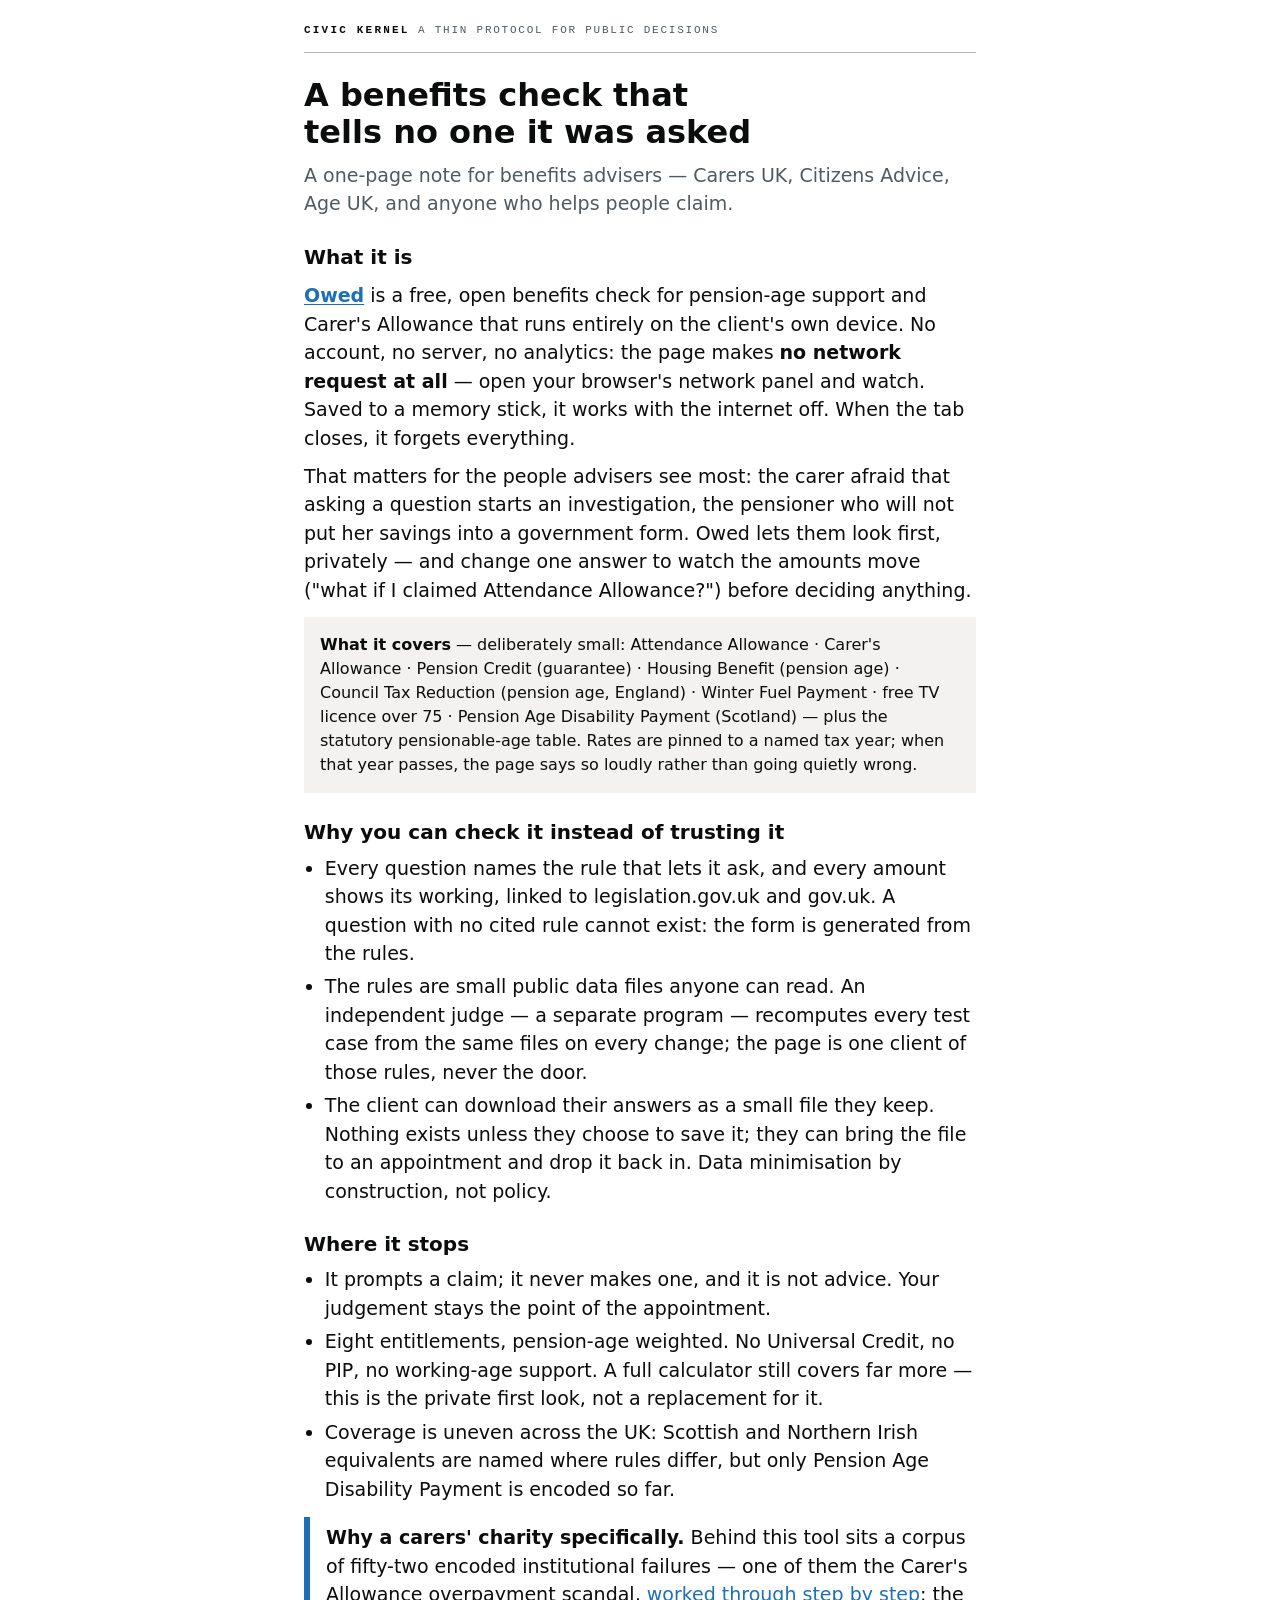
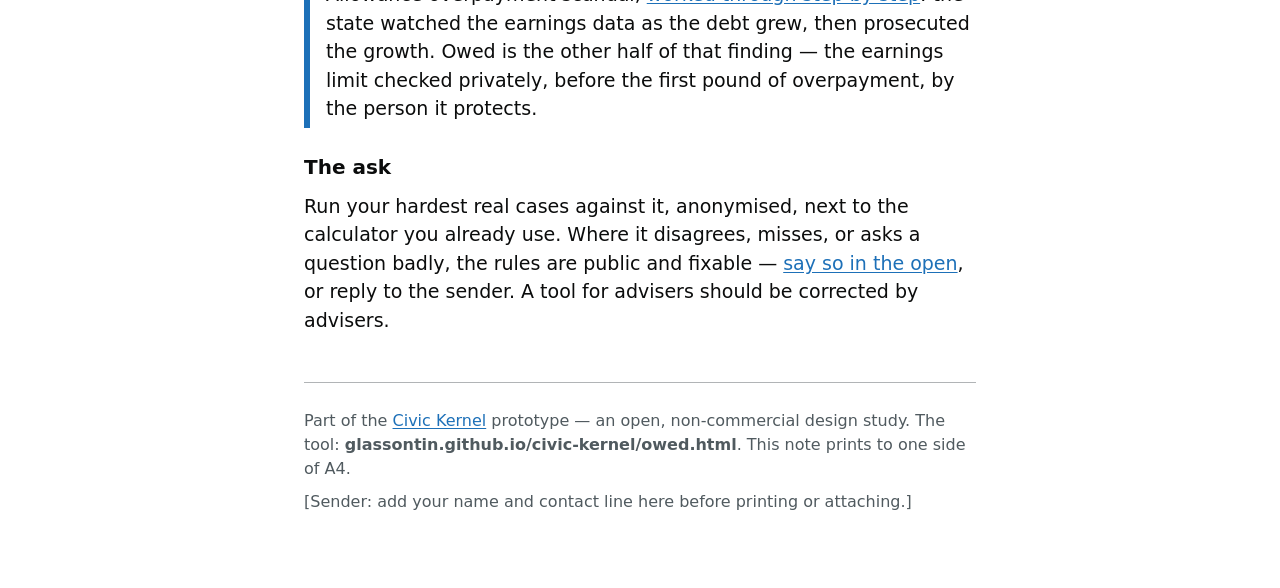
==== adviser-note.html @ 68a2610f "The adviser's note: one printed side for the person who helps others claim - what Owed computes, why" ====
<!DOCTYPE html>
<html lang="en">
<head>
<meta charset="utf-8">
<meta name="viewport" content="width=device-width, initial-scale=1">
<title>A note for advisers — Owed, Civic Kernel</title>
<meta name="description" content="A one-page note for benefits advisers about Owed: a pension-age benefits check that runs entirely on the client's device, cites the rule behind every question, and can be checked rather than trusted.">
<style>
  /* The same gov.uk discipline as owed.html — the tool this note describes —
     plus committee-brief.html's duty: it must print onto a single A4 side. */
  :root {
    color-scheme: light;
    --bg: #ffffff; --fg: #0b0c0c; --muted: #505a5f; --line: #b1b4b6;
    --ok: #00703c; --bad: #d4351c; --warn: #996c00;
    --panel: #f3f2f1; --accent: #1d70b8; --focus: #ffdd00; --focus-fg: #0b0c0c;
  }
  * { box-sizing: border-box; }
  body {
    margin: 0 auto; padding: 1.2rem 1rem 4rem; max-width: 44rem;
    background: var(--bg); color: var(--fg);
    font: 1.1875rem/1.5 system-ui, -apple-system, "Segoe UI", Roboto, sans-serif;
  }
  @media (max-width: 40rem) { body { font-size: 1rem; } }
  .home { display:block; margin:0 0 1.5rem; padding:.2rem 0 .85rem;
    border-bottom:1px solid var(--line);
    font-family:ui-monospace,'Cascadia Code',Menlo,Consolas,monospace;
    font-size:.6875rem; letter-spacing:.16em; text-transform:uppercase;
    text-decoration:none; color:var(--muted); }
  .home b { color:var(--fg); font-weight:700; letter-spacing:.2em; }
  .home:hover b { text-decoration:underline; text-underline-offset:.14em; }
  .home:focus { background:var(--focus); color:var(--focus-fg); outline:3px solid var(--focus); box-shadow:0 3px 0 var(--focus-fg); text-decoration:none; }
  h1 { font-size: 2rem; line-height: 1.15; margin: .6rem 0 .4rem; text-wrap: balance; }
  h2 { font-size: 1.25rem; margin: 1.5rem 0 .4rem; }
  p  { margin: .6rem 0; }
  .sub { color: var(--muted); }
  a { color: var(--accent); text-decoration: underline; text-underline-offset: .12em; }
  a:focus { background: var(--focus); color: var(--focus-fg);
    outline: 3px solid var(--focus); outline-offset: 0;
    box-shadow: 0 3px 0 var(--focus-fg); text-decoration: none; }
  ul.plain { margin: .4rem 0; padding-left: 1.3rem; }
  ul.plain li { margin: .3rem 0; }
  .covers { background: var(--panel); padding: .8rem 1rem; margin: .8rem 0; font-size: 1rem; }
  .covers p { margin: .2rem 0; }
  .case { margin: .9rem 0; padding: .1rem 0 .1rem 1rem; border-left: .4rem solid var(--accent); }
  .case p { margin: .25rem 0; }
  footer { margin-top: 3rem; color: var(--muted); font-size: 1rem;
    border-top: 1px solid var(--line); padding-top: 1rem; }
  .skip { position: absolute; left: -9999px; }
  .skip:focus { position: static; display: inline-block; padding: .2rem .5rem; }

  @media print {
    @page { size: A4; margin: 11mm 13mm; }
    body { font-size: 10pt; line-height: 1.32; padding: 0; max-width: none; }
    .home, .skip, .noprint { display: none; }
    h1 { font-size: 15pt; margin: 0 0 .1rem; }
    .sub { margin: 0 0 .3rem; }
    h2 { font-size: 10.5pt; margin: .55rem 0 .2rem; }
    p { margin: .25rem 0; }
    ul.plain li { margin: .15rem 0; }
    a { color: var(--fg); text-decoration: none; }
    .covers { padding: .35rem .6rem; margin: .4rem 0; font-size: inherit; }
    .case { margin: .5rem 0; padding-left: .7rem; border-left-width: .28rem; }
    footer { margin-top: .6rem; padding-top: .4rem; font-size: 8.5pt; }
  }
</style>
</head>
<body>
<a class="skip" href="#main">Skip to main content</a>
<a class="home" href="index.html"><b>Civic&nbsp;Kernel</b> <span>a thin protocol for public decisions</span></a>
<main id="main">

<h1>A benefits check that tells no one it was asked</h1>
<p class="sub">A one-page note for benefits advisers — Carers UK, Citizens Advice, Age UK, and anyone who helps people claim.</p>

<h2>What it is</h2>
<p><a href="owed.html"><strong>Owed</strong></a> is a free, open benefits check for pension-age support and Carer's Allowance that runs entirely on the client's own device. No account, no server, no analytics: the page makes <strong>no network request at all</strong> — open your browser's network panel and watch. Saved to a memory stick, it works with the internet off. When the tab closes, it forgets everything.</p>
<p>That matters for the people advisers see most: the carer afraid that asking a question starts an investigation, the pensioner who will not put her savings into a government form. Owed lets them look first, privately — and change one answer to watch the amounts move ("what if I claimed Attendance Allowance?") before deciding anything.</p>

<div class="covers">
<p><strong>What it covers</strong> — deliberately small: Attendance Allowance · Carer's Allowance · Pension Credit (guarantee) · Housing Benefit (pension age) · Council Tax Reduction (pension age, England) · Winter Fuel Payment · free TV licence over&nbsp;75 · Pension Age Disability Payment (Scotland) — plus the statutory pensionable-age table. Rates are pinned to a named tax year; when that year passes, the page says so loudly rather than going quietly wrong.</p>
</div>

<h2>Why you can check it instead of trusting it</h2>
<ul class="plain">
  <li>Every question names the rule that lets it ask, and every amount shows its working, linked to legislation.gov.uk and gov.uk. A question with no cited rule cannot exist: the form is generated from the rules.</li>
  <li>The rules are small public data files anyone can read. An independent judge — a separate program — recomputes every test case from the same files on every change; the page is one client of those rules, never the door.</li>
  <li>The client can download their answers as a small file they keep. Nothing exists unless they choose to save it; they can bring the file to an appointment and drop it back in. Data minimisation by construction, not policy.</li>
</ul>

<h2>Where it stops</h2>
<ul class="plain">
  <li>It prompts a claim; it never makes one, and it is not advice. Your judgement stays the point of the appointment.</li>
  <li>Eight entitlements, pension-age weighted. No Universal Credit, no PIP, no working-age support. A full calculator still covers far more — this is the private first look, not a replacement for it.</li>
  <li>Coverage is uneven across the UK: Scottish and Northern Irish equivalents are named where rules differ, but only Pension Age Disability Payment is encoded so far.</li>
</ul>

<div class="case">
  <p><strong>Why a carers' charity specifically.</strong> Behind this tool sits a corpus of fifty-two encoded institutional failures — one of them the Carer's Allowance overpayment scandal, <a href="scenarios.html#carers-allowance-overpayment">worked through step by step</a>: the state watched the earnings data as the debt grew, then prosecuted the growth. Owed is the other half of that finding — the earnings limit checked privately, before the first pound of overpayment, by the person it protects.</p>
</div>

<h2>The ask</h2>
<p>Run your hardest real cases against it, anonymised, next to the calculator you already use. Where it disagrees, misses, or asks a question badly, the rules are public and fixable — <a href="https://github.com/GlassOnTin/civic-kernel/issues">say so in the open</a>, or reply to the sender. A tool for advisers should be corrected by advisers.</p>

<footer>
  <p>Part of the <a href="https://github.com/GlassOnTin/civic-kernel">Civic Kernel</a> prototype — an open, non-commercial design study. The tool: <strong style="white-space:nowrap">glassontin.github.io/civic-kernel/owed.html</strong>. This note prints to one side of A4.</p>
  <p>[Sender: add your name and contact line here before printing or attaching.]</p>
</footer>

</main>
</body>
</html>
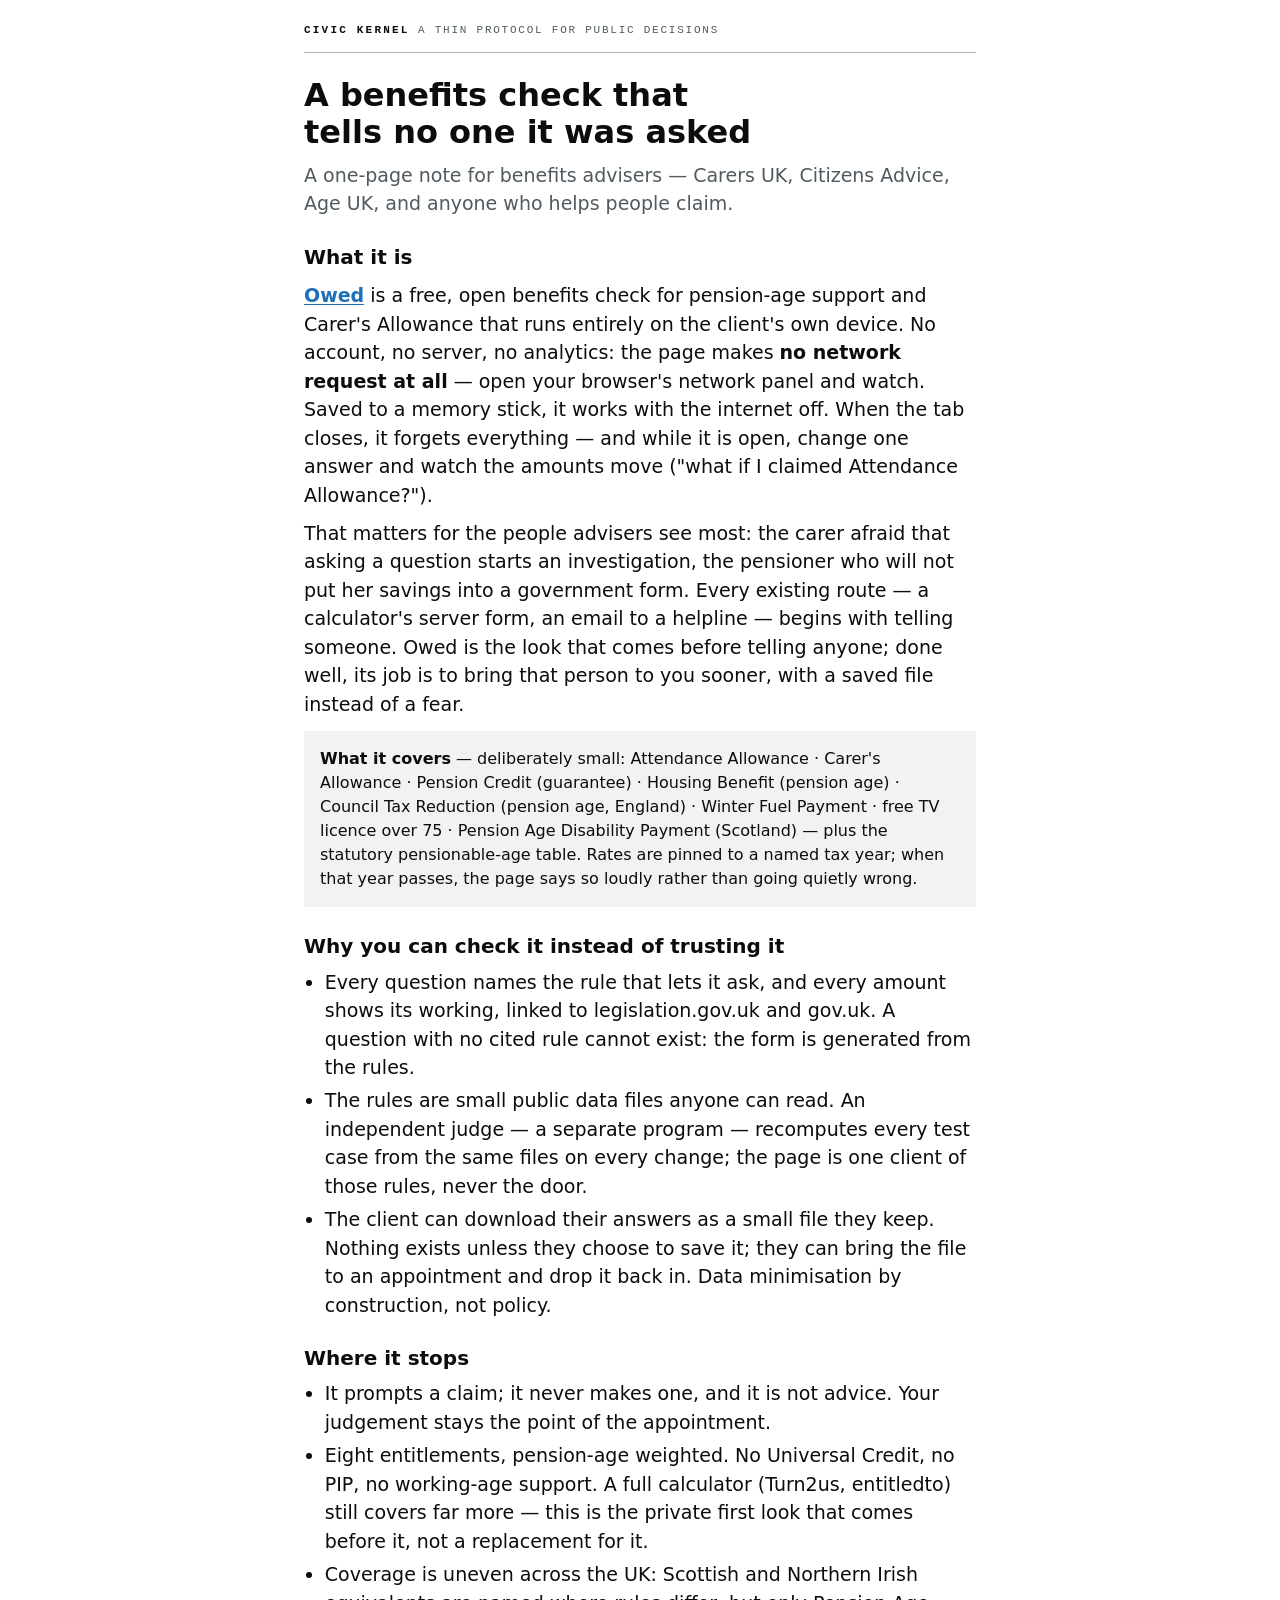
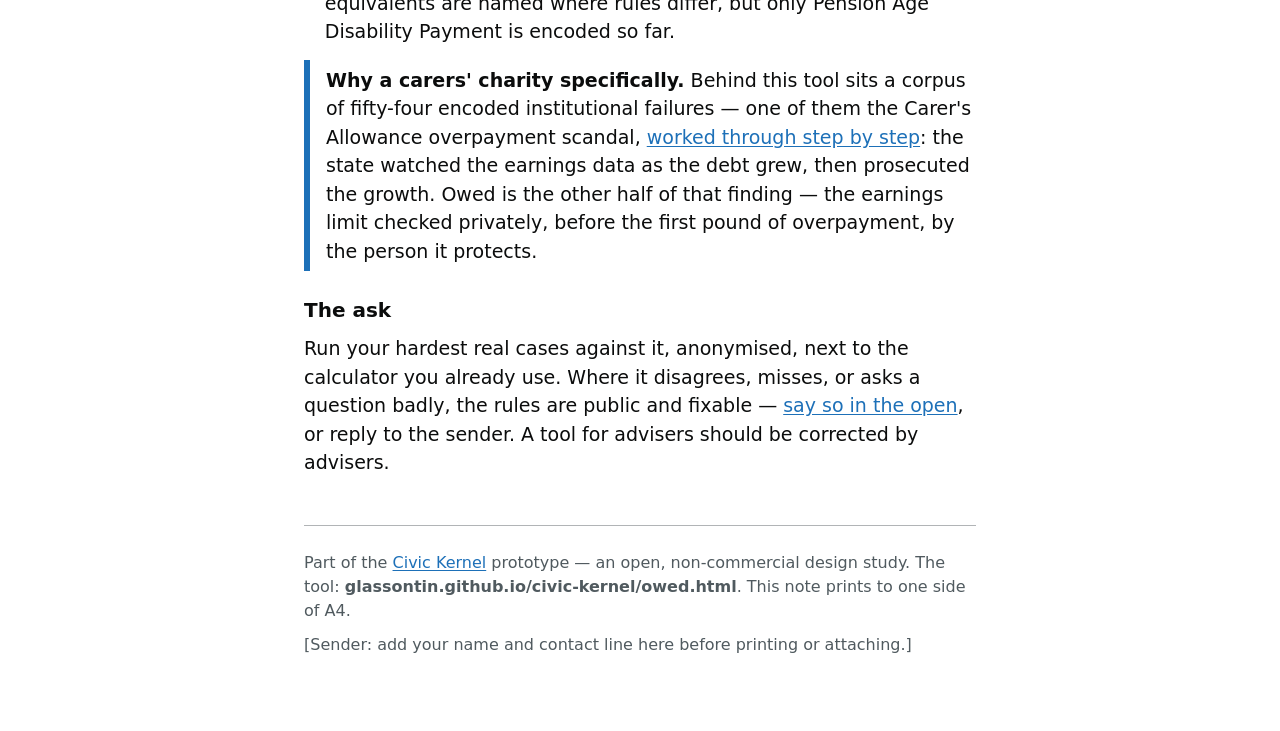
==== commit 36f90e55: "The letter learns the landscape it lands in: their calculator is Turn2us and the note now says so by" ====
--- a/adviser-note.html
+++ b/adviser-note.html
@@ -73,8 +73,8 @@
 <p class="sub">A one-page note for benefits advisers — Carers UK, Citizens Advice, Age UK, and anyone who helps people claim.</p>
 
 <h2>What it is</h2>
-<p><a href="owed.html"><strong>Owed</strong></a> is a free, open benefits check for pension-age support and Carer's Allowance that runs entirely on the client's own device. No account, no server, no analytics: the page makes <strong>no network request at all</strong> — open your browser's network panel and watch. Saved to a memory stick, it works with the internet off. When the tab closes, it forgets everything.</p>
-<p>That matters for the people advisers see most: the carer afraid that asking a question starts an investigation, the pensioner who will not put her savings into a government form. Owed lets them look first, privately — and change one answer to watch the amounts move ("what if I claimed Attendance Allowance?") before deciding anything.</p>
+<p><a href="owed.html"><strong>Owed</strong></a> is a free, open benefits check for pension-age support and Carer's Allowance that runs entirely on the client's own device. No account, no server, no analytics: the page makes <strong>no network request at all</strong> — open your browser's network panel and watch. Saved to a memory stick, it works with the internet off. When the tab closes, it forgets everything — and while it is open, change one answer and watch the amounts move ("what if I claimed Attendance Allowance?").</p>
+<p>That matters for the people advisers see most: the carer afraid that asking a question starts an investigation, the pensioner who will not put her savings into a government form. Every existing route — a calculator's server form, an email to a helpline — begins with telling someone. Owed is the look that comes before telling anyone; done well, its job is to bring that person to you sooner, with a saved file instead of a fear.</p>
 
 <div class="covers">
 <p><strong>What it covers</strong> — deliberately small: Attendance Allowance · Carer's Allowance · Pension Credit (guarantee) · Housing Benefit (pension age) · Council Tax Reduction (pension age, England) · Winter Fuel Payment · free TV licence over&nbsp;75 · Pension Age Disability Payment (Scotland) — plus the statutory pensionable-age table. Rates are pinned to a named tax year; when that year passes, the page says so loudly rather than going quietly wrong.</p>
@@ -90,12 +90,12 @@
 <h2>Where it stops</h2>
 <ul class="plain">
   <li>It prompts a claim; it never makes one, and it is not advice. Your judgement stays the point of the appointment.</li>
-  <li>Eight entitlements, pension-age weighted. No Universal Credit, no PIP, no working-age support. A full calculator still covers far more — this is the private first look, not a replacement for it.</li>
+  <li>Eight entitlements, pension-age weighted. No Universal Credit, no PIP, no working-age support. A full calculator (Turn2us, entitledto) still covers far more — this is the private first look that comes before it, not a replacement for it.</li>
   <li>Coverage is uneven across the UK: Scottish and Northern Irish equivalents are named where rules differ, but only Pension Age Disability Payment is encoded so far.</li>
 </ul>
 
 <div class="case">
-  <p><strong>Why a carers' charity specifically.</strong> Behind this tool sits a corpus of fifty-two encoded institutional failures — one of them the Carer's Allowance overpayment scandal, <a href="scenarios.html#carers-allowance-overpayment">worked through step by step</a>: the state watched the earnings data as the debt grew, then prosecuted the growth. Owed is the other half of that finding — the earnings limit checked privately, before the first pound of overpayment, by the person it protects.</p>
+  <p><strong>Why a carers' charity specifically.</strong> Behind this tool sits a corpus of fifty-four encoded institutional failures — one of them the Carer's Allowance overpayment scandal, <a href="scenarios.html#carers-allowance-overpayment">worked through step by step</a>: the state watched the earnings data as the debt grew, then prosecuted the growth. Owed is the other half of that finding — the earnings limit checked privately, before the first pound of overpayment, by the person it protects.</p>
 </div>
 
 <h2>The ask</h2>
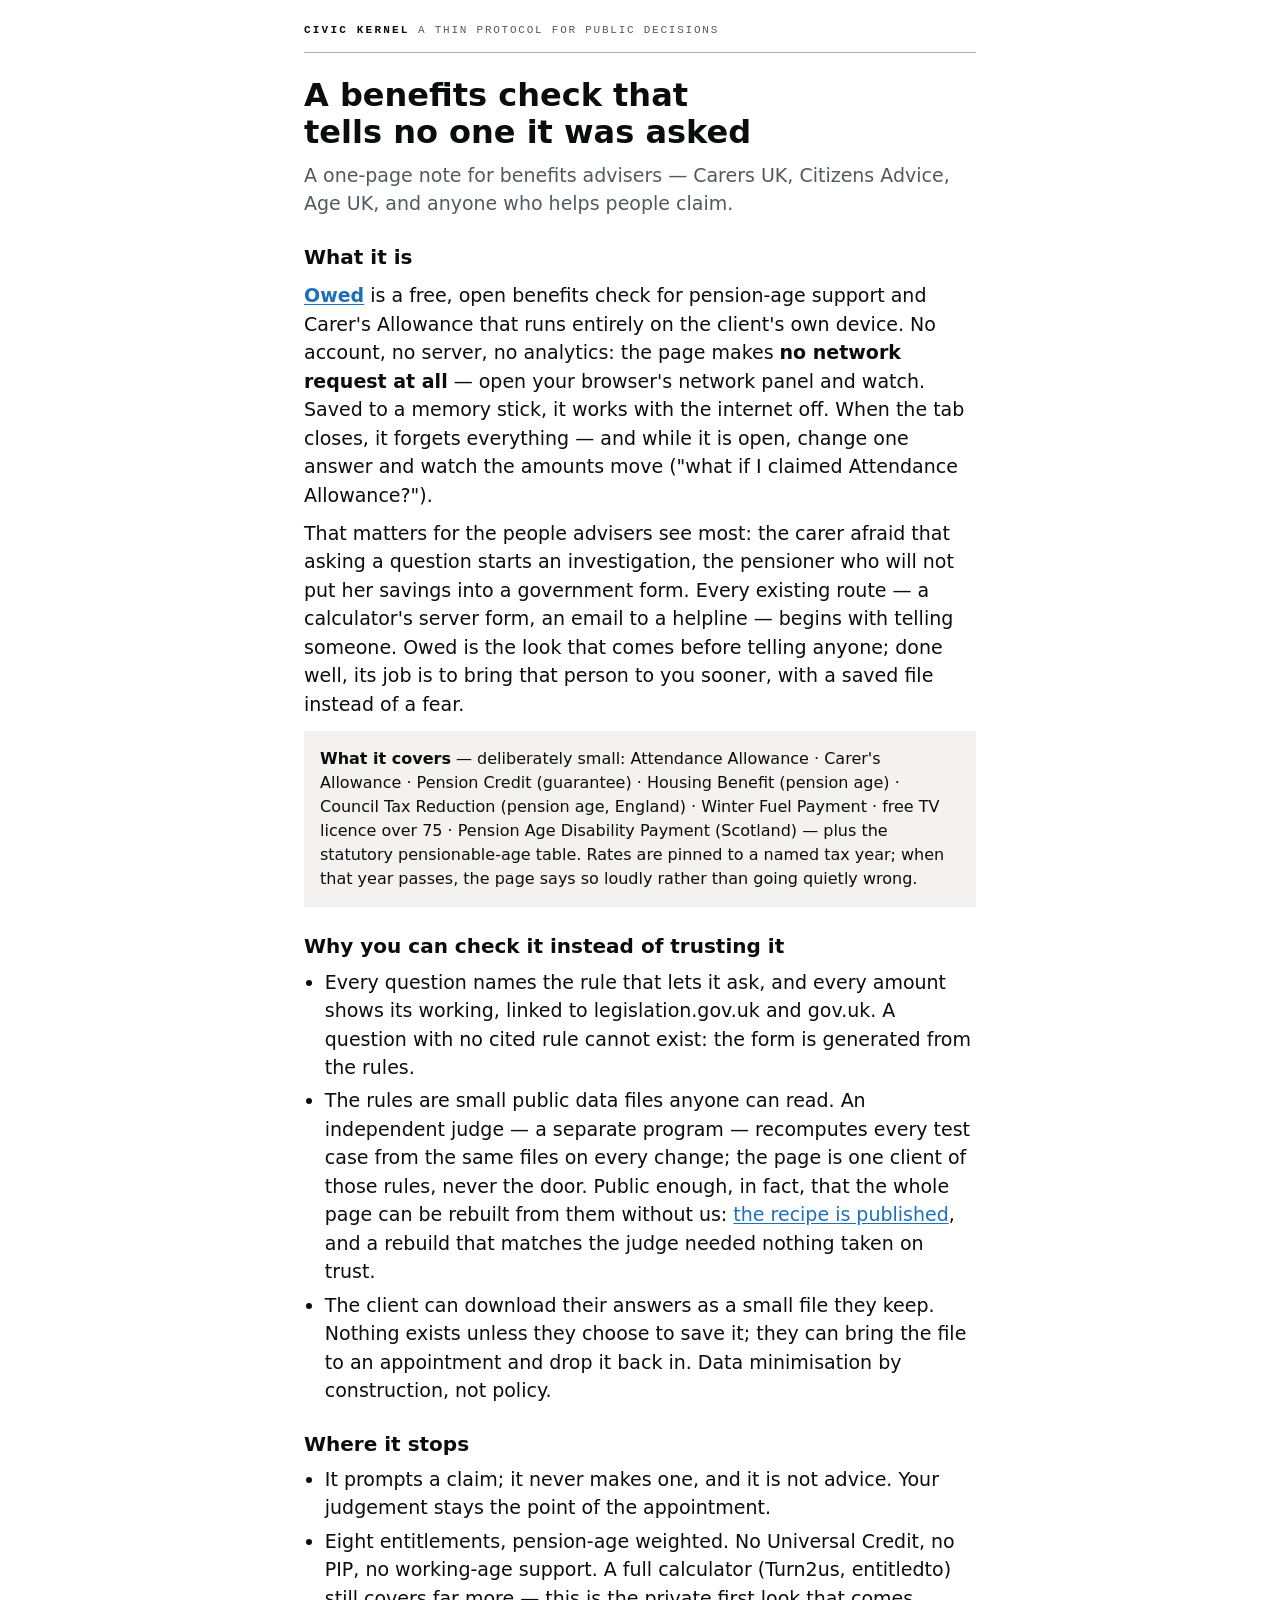
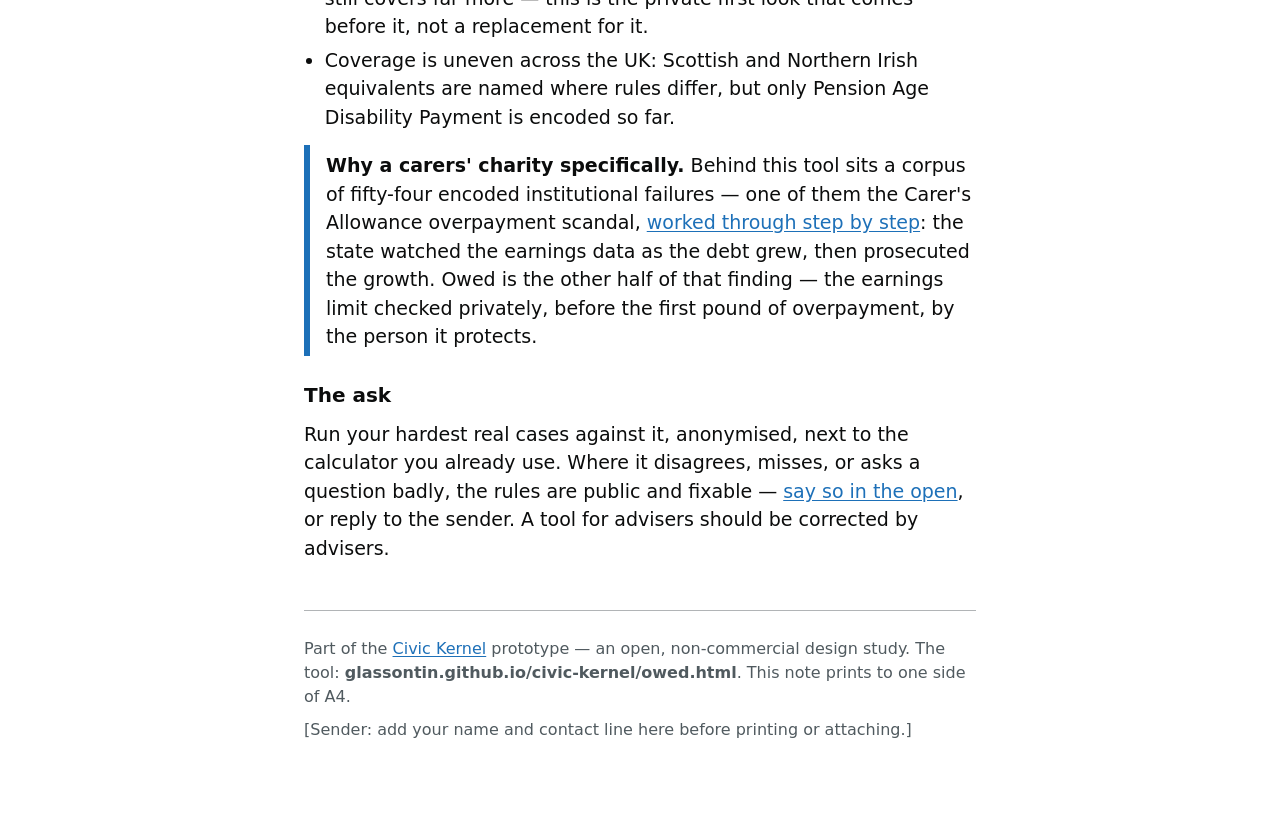
==== commit 22fb8394: "The answer to who-maintains-this is that the tool was never the asset: the rules are, and the recipe" ====
--- a/adviser-note.html
+++ b/adviser-note.html
@@ -83,7 +83,7 @@
 <h2>Why you can check it instead of trusting it</h2>
 <ul class="plain">
   <li>Every question names the rule that lets it ask, and every amount shows its working, linked to legislation.gov.uk and gov.uk. A question with no cited rule cannot exist: the form is generated from the rules.</li>
-  <li>The rules are small public data files anyone can read. An independent judge — a separate program — recomputes every test case from the same files on every change; the page is one client of those rules, never the door.</li>
+  <li>The rules are small public data files anyone can read. An independent judge — a separate program — recomputes every test case from the same files on every change; the page is one client of those rules, never the door. Public enough, in fact, that the whole page can be rebuilt from them without us: <a href="docs/rebuild-owed.md">the recipe is published</a>, and a rebuild that matches the judge needed nothing taken on trust.</li>
   <li>The client can download their answers as a small file they keep. Nothing exists unless they choose to save it; they can bring the file to an appointment and drop it back in. Data minimisation by construction, not policy.</li>
 </ul>
 
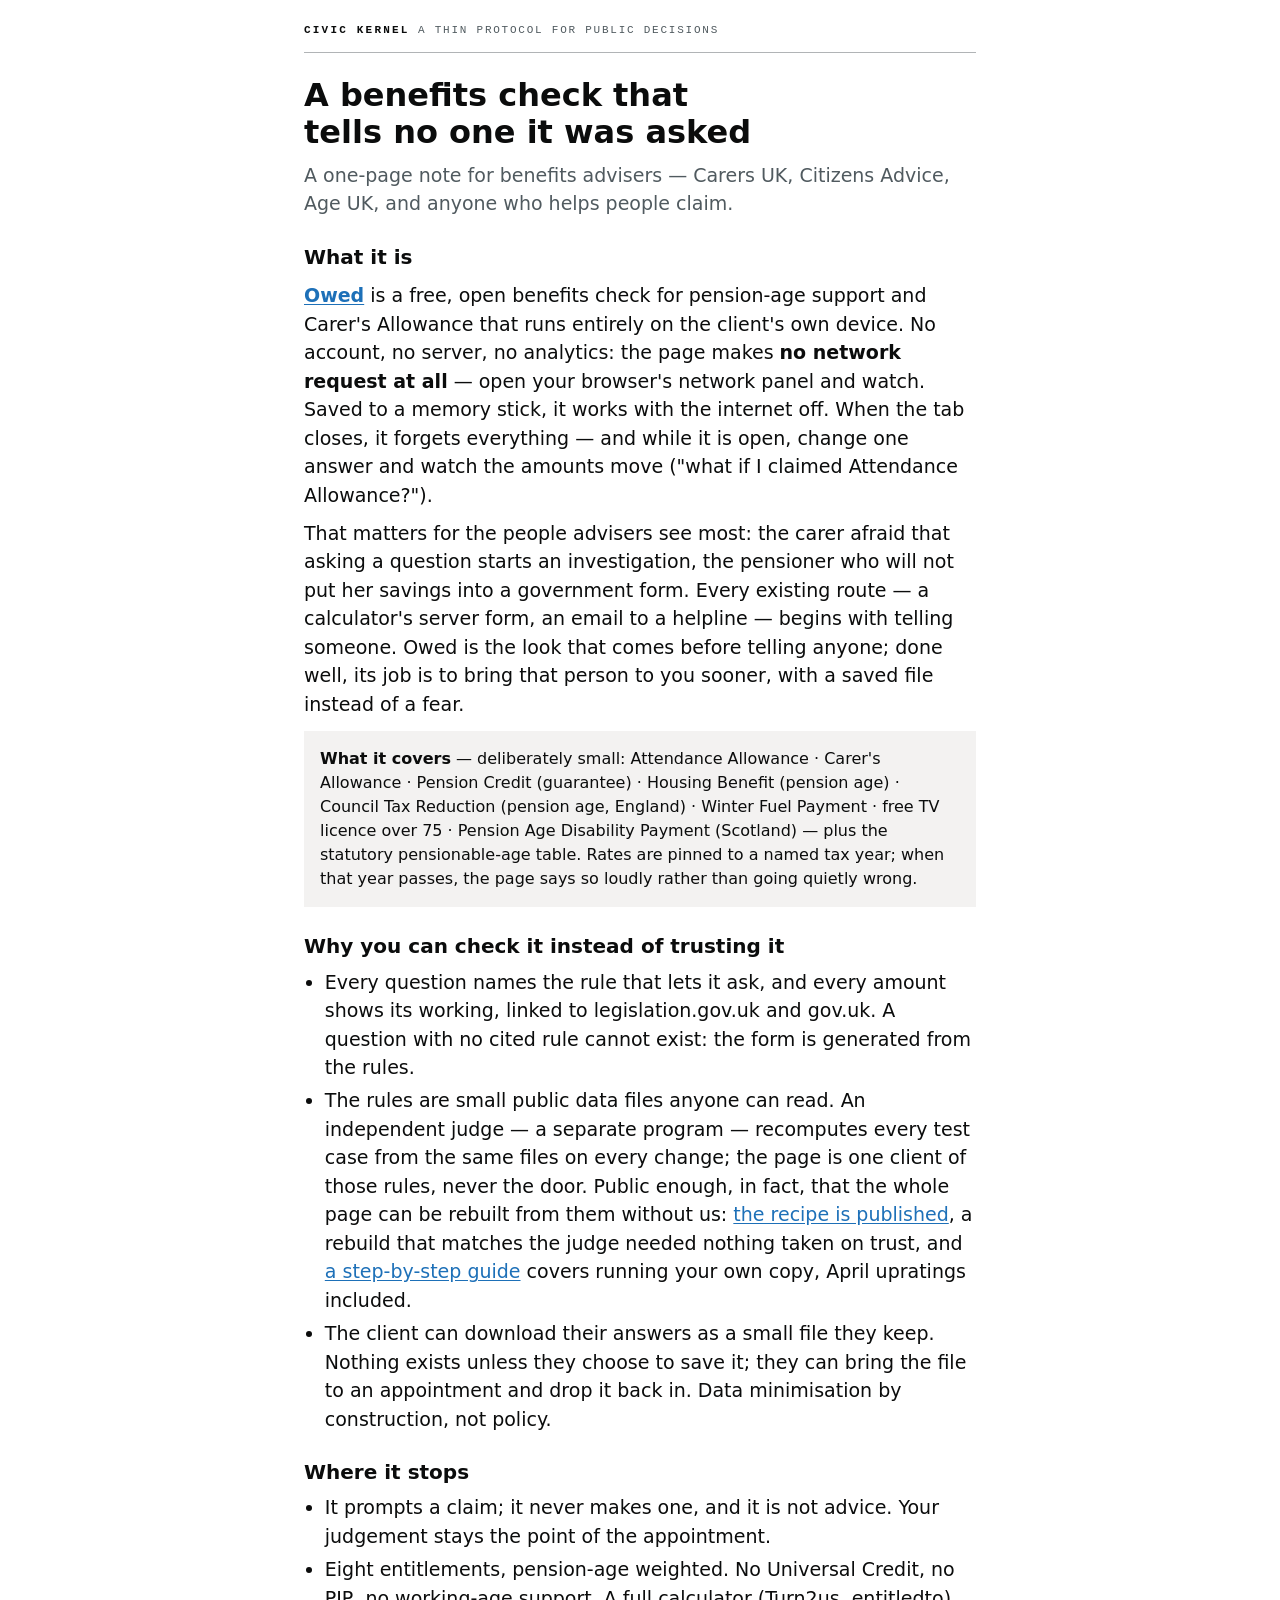
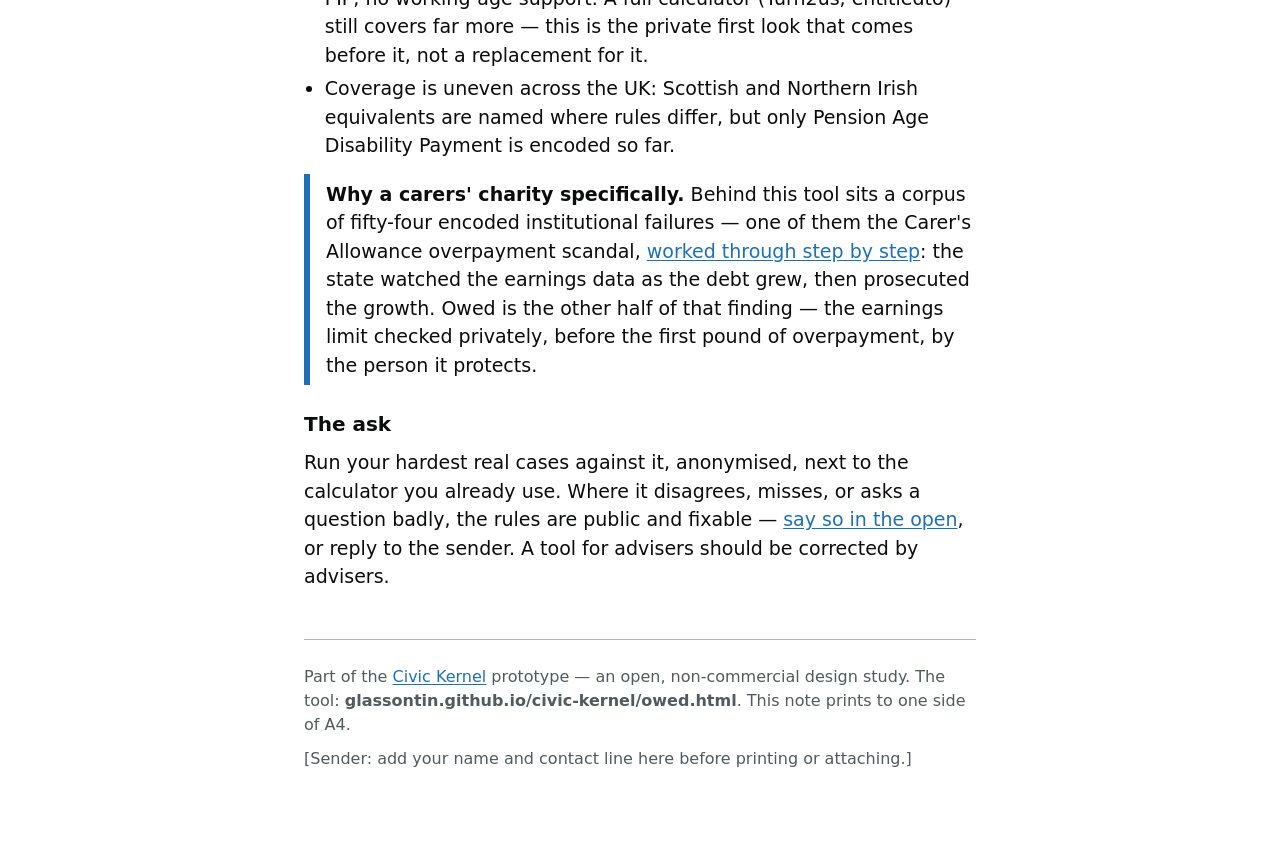
==== commit 28464fef: "The ownership guide: docs/own/ answers the question underneath every other question a charity would " ====
--- a/adviser-note.html
+++ b/adviser-note.html
@@ -83,7 +83,7 @@
 <h2>Why you can check it instead of trusting it</h2>
 <ul class="plain">
   <li>Every question names the rule that lets it ask, and every amount shows its working, linked to legislation.gov.uk and gov.uk. A question with no cited rule cannot exist: the form is generated from the rules.</li>
-  <li>The rules are small public data files anyone can read. An independent judge — a separate program — recomputes every test case from the same files on every change; the page is one client of those rules, never the door. Public enough, in fact, that the whole page can be rebuilt from them without us: <a href="docs/rebuild-owed.md">the recipe is published</a>, and a rebuild that matches the judge needed nothing taken on trust.</li>
+  <li>The rules are small public data files anyone can read. An independent judge — a separate program — recomputes every test case from the same files on every change; the page is one client of those rules, never the door. Public enough, in fact, that the whole page can be rebuilt from them without us: <a href="docs/rebuild-owed.md">the recipe is published</a>, a rebuild that matches the judge needed nothing taken on trust, and <a href="https://github.com/GlassOnTin/civic-kernel/tree/master/docs/own">a step-by-step guide</a> covers running your own copy, April upratings included.</li>
   <li>The client can download their answers as a small file they keep. Nothing exists unless they choose to save it; they can bring the file to an appointment and drop it back in. Data minimisation by construction, not policy.</li>
 </ul>
 
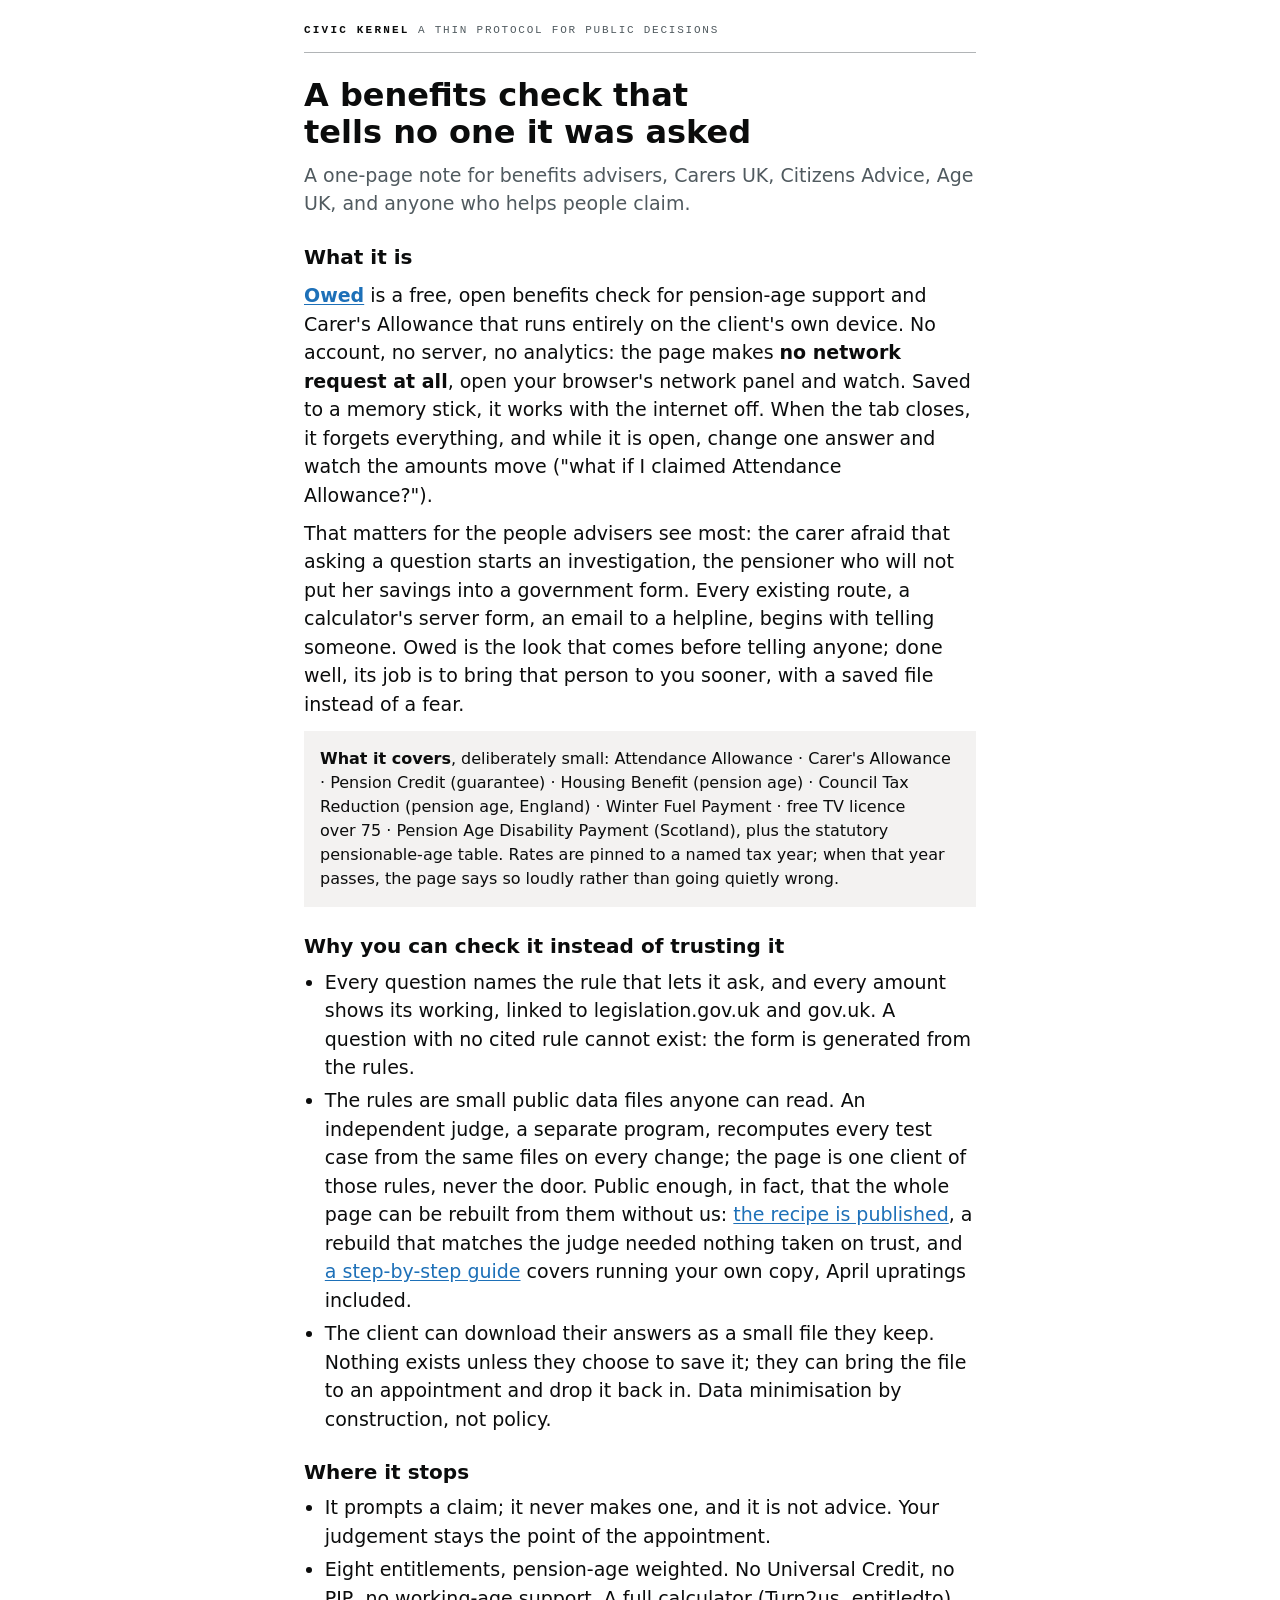
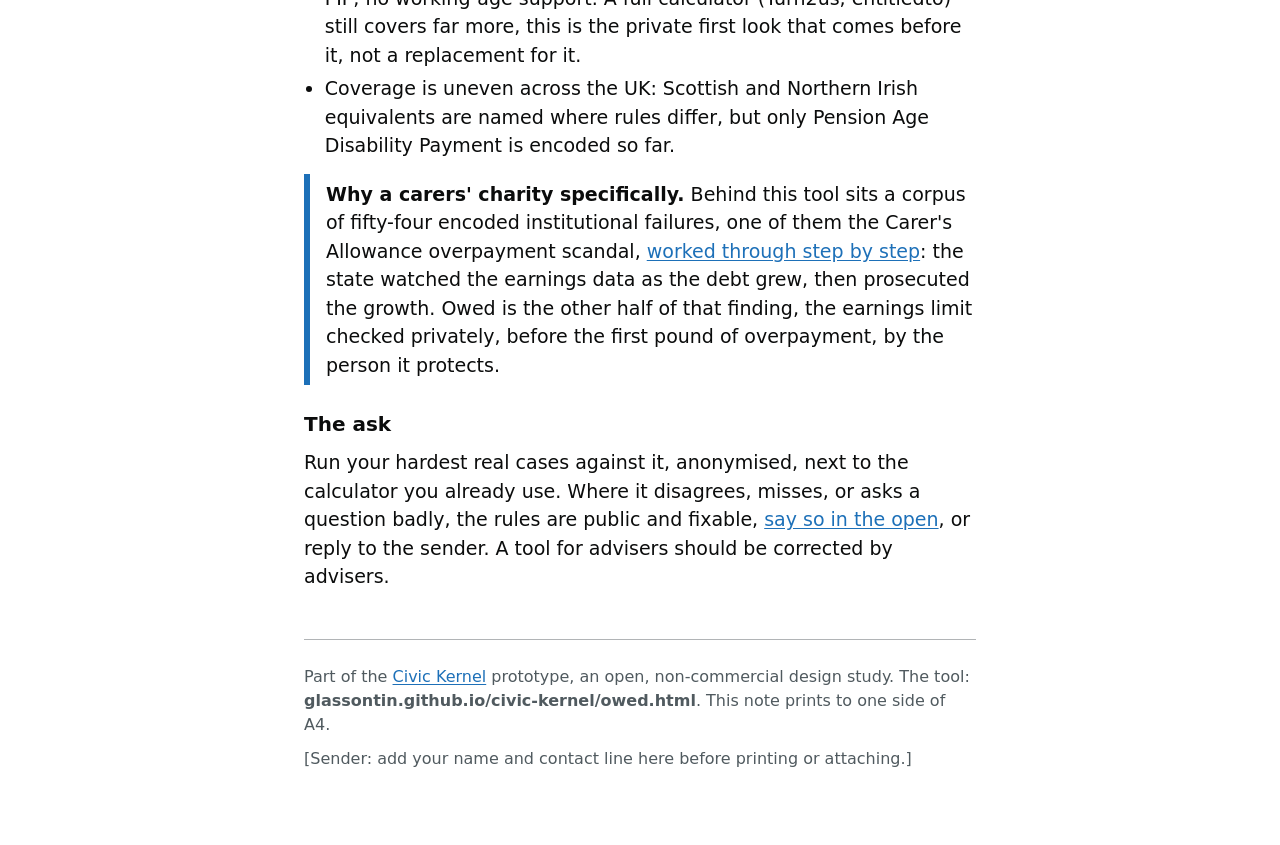
==== commit ee72dd8d: "Refactor prose across codebase to natural register and remove em-dashes - Eliminate all em-dashes an" ====
--- a/adviser-note.html
+++ b/adviser-note.html
@@ -3,10 +3,10 @@
 <head>
 <meta charset="utf-8">
 <meta name="viewport" content="width=device-width, initial-scale=1">
-<title>A note for advisers — Owed, Civic Kernel</title>
+<title>A note for advisers, Owed, Civic Kernel</title>
 <meta name="description" content="A one-page note for benefits advisers about Owed: a pension-age benefits check that runs entirely on the client's device, cites the rule behind every question, and can be checked rather than trusted.">
 <style>
-  /* The same gov.uk discipline as owed.html — the tool this note describes —
+  /* The same gov.uk discipline as owed.html, the tool this note describes,
      plus committee-brief.html's duty: it must print onto a single A4 side. */
   :root {
     color-scheme: light;
@@ -51,7 +51,7 @@
   @media print {
     @page { size: A4; margin: 11mm 13mm; }
     body { font-size: 10pt; line-height: 1.32; padding: 0; max-width: none; }
-    .home, .skip, .noprint { display: none; }
+    .home.skip.noprint { display: none; }
     h1 { font-size: 15pt; margin: 0 0 .1rem; }
     .sub { margin: 0 0 .3rem; }
     h2 { font-size: 10.5pt; margin: .55rem 0 .2rem; }
@@ -70,39 +70,39 @@
 <main id="main">
 
 <h1>A benefits check that tells no one it was asked</h1>
-<p class="sub">A one-page note for benefits advisers — Carers UK, Citizens Advice, Age UK, and anyone who helps people claim.</p>
+<p class="sub">A one-page note for benefits advisers, Carers UK, Citizens Advice, Age UK, and anyone who helps people claim.</p>
 
 <h2>What it is</h2>
-<p><a href="owed.html"><strong>Owed</strong></a> is a free, open benefits check for pension-age support and Carer's Allowance that runs entirely on the client's own device. No account, no server, no analytics: the page makes <strong>no network request at all</strong> — open your browser's network panel and watch. Saved to a memory stick, it works with the internet off. When the tab closes, it forgets everything — and while it is open, change one answer and watch the amounts move ("what if I claimed Attendance Allowance?").</p>
-<p>That matters for the people advisers see most: the carer afraid that asking a question starts an investigation, the pensioner who will not put her savings into a government form. Every existing route — a calculator's server form, an email to a helpline — begins with telling someone. Owed is the look that comes before telling anyone; done well, its job is to bring that person to you sooner, with a saved file instead of a fear.</p>
+<p><a href="owed.html"><strong>Owed</strong></a> is a free, open benefits check for pension-age support and Carer's Allowance that runs entirely on the client's own device. No account, no server, no analytics: the page makes <strong>no network request at all</strong>, open your browser's network panel and watch. Saved to a memory stick, it works with the internet off. When the tab closes, it forgets everything, and while it is open, change one answer and watch the amounts move ("what if I claimed Attendance Allowance?").</p>
+<p>That matters for the people advisers see most: the carer afraid that asking a question starts an investigation, the pensioner who will not put her savings into a government form. Every existing route, a calculator's server form, an email to a helpline, begins with telling someone. Owed is the look that comes before telling anyone; done well, its job is to bring that person to you sooner, with a saved file instead of a fear.</p>
 
 <div class="covers">
-<p><strong>What it covers</strong> — deliberately small: Attendance Allowance · Carer's Allowance · Pension Credit (guarantee) · Housing Benefit (pension age) · Council Tax Reduction (pension age, England) · Winter Fuel Payment · free TV licence over&nbsp;75 · Pension Age Disability Payment (Scotland) — plus the statutory pensionable-age table. Rates are pinned to a named tax year; when that year passes, the page says so loudly rather than going quietly wrong.</p>
+<p><strong>What it covers</strong>, deliberately small: Attendance Allowance · Carer's Allowance · Pension Credit (guarantee) · Housing Benefit (pension age) · Council Tax Reduction (pension age, England) · Winter Fuel Payment · free TV licence over&nbsp;75 · Pension Age Disability Payment (Scotland), plus the statutory pensionable-age table. Rates are pinned to a named tax year; when that year passes, the page says so loudly rather than going quietly wrong.</p>
 </div>
 
 <h2>Why you can check it instead of trusting it</h2>
 <ul class="plain">
   <li>Every question names the rule that lets it ask, and every amount shows its working, linked to legislation.gov.uk and gov.uk. A question with no cited rule cannot exist: the form is generated from the rules.</li>
-  <li>The rules are small public data files anyone can read. An independent judge — a separate program — recomputes every test case from the same files on every change; the page is one client of those rules, never the door. Public enough, in fact, that the whole page can be rebuilt from them without us: <a href="docs/rebuild-owed.md">the recipe is published</a>, a rebuild that matches the judge needed nothing taken on trust, and <a href="https://github.com/GlassOnTin/civic-kernel/tree/master/docs/own">a step-by-step guide</a> covers running your own copy, April upratings included.</li>
+  <li>The rules are small public data files anyone can read. An independent judge, a separate program, recomputes every test case from the same files on every change; the page is one client of those rules, never the door. Public enough, in fact, that the whole page can be rebuilt from them without us: <a href="docs/rebuild-owed.md">the recipe is published</a>, a rebuild that matches the judge needed nothing taken on trust, and <a href="https://github.com/GlassOnTin/civic-kernel/tree/master/docs/own">a step-by-step guide</a> covers running your own copy, April upratings included.</li>
   <li>The client can download their answers as a small file they keep. Nothing exists unless they choose to save it; they can bring the file to an appointment and drop it back in. Data minimisation by construction, not policy.</li>
 </ul>
 
 <h2>Where it stops</h2>
 <ul class="plain">
   <li>It prompts a claim; it never makes one, and it is not advice. Your judgement stays the point of the appointment.</li>
-  <li>Eight entitlements, pension-age weighted. No Universal Credit, no PIP, no working-age support. A full calculator (Turn2us, entitledto) still covers far more — this is the private first look that comes before it, not a replacement for it.</li>
+  <li>Eight entitlements, pension-age weighted. No Universal Credit, no PIP, no working-age support. A full calculator (Turn2us, entitledto) still covers far more, this is the private first look that comes before it, not a replacement for it.</li>
   <li>Coverage is uneven across the UK: Scottish and Northern Irish equivalents are named where rules differ, but only Pension Age Disability Payment is encoded so far.</li>
 </ul>
 
 <div class="case">
-  <p><strong>Why a carers' charity specifically.</strong> Behind this tool sits a corpus of fifty-four encoded institutional failures — one of them the Carer's Allowance overpayment scandal, <a href="scenarios.html#carers-allowance-overpayment">worked through step by step</a>: the state watched the earnings data as the debt grew, then prosecuted the growth. Owed is the other half of that finding — the earnings limit checked privately, before the first pound of overpayment, by the person it protects.</p>
+  <p><strong>Why a carers' charity specifically.</strong> Behind this tool sits a corpus of fifty-four encoded institutional failures, one of them the Carer's Allowance overpayment scandal, <a href="scenarios.html#carers-allowance-overpayment">worked through step by step</a>: the state watched the earnings data as the debt grew, then prosecuted the growth. Owed is the other half of that finding, the earnings limit checked privately, before the first pound of overpayment, by the person it protects.</p>
 </div>
 
 <h2>The ask</h2>
-<p>Run your hardest real cases against it, anonymised, next to the calculator you already use. Where it disagrees, misses, or asks a question badly, the rules are public and fixable — <a href="https://github.com/GlassOnTin/civic-kernel/issues">say so in the open</a>, or reply to the sender. A tool for advisers should be corrected by advisers.</p>
+<p>Run your hardest real cases against it, anonymised, next to the calculator you already use. Where it disagrees, misses, or asks a question badly, the rules are public and fixable, <a href="https://github.com/GlassOnTin/civic-kernel/issues">say so in the open</a>, or reply to the sender. A tool for advisers should be corrected by advisers.</p>
 
 <footer>
-  <p>Part of the <a href="https://github.com/GlassOnTin/civic-kernel">Civic Kernel</a> prototype — an open, non-commercial design study. The tool: <strong style="white-space:nowrap">glassontin.github.io/civic-kernel/owed.html</strong>. This note prints to one side of A4.</p>
+  <p>Part of the <a href="https://github.com/GlassOnTin/civic-kernel">Civic Kernel</a> prototype, an open, non-commercial design study. The tool: <strong style="white-space:nowrap">glassontin.github.io/civic-kernel/owed.html</strong>. This note prints to one side of A4.</p>
   <p>[Sender: add your name and contact line here before printing or attaching.]</p>
 </footer>
 
